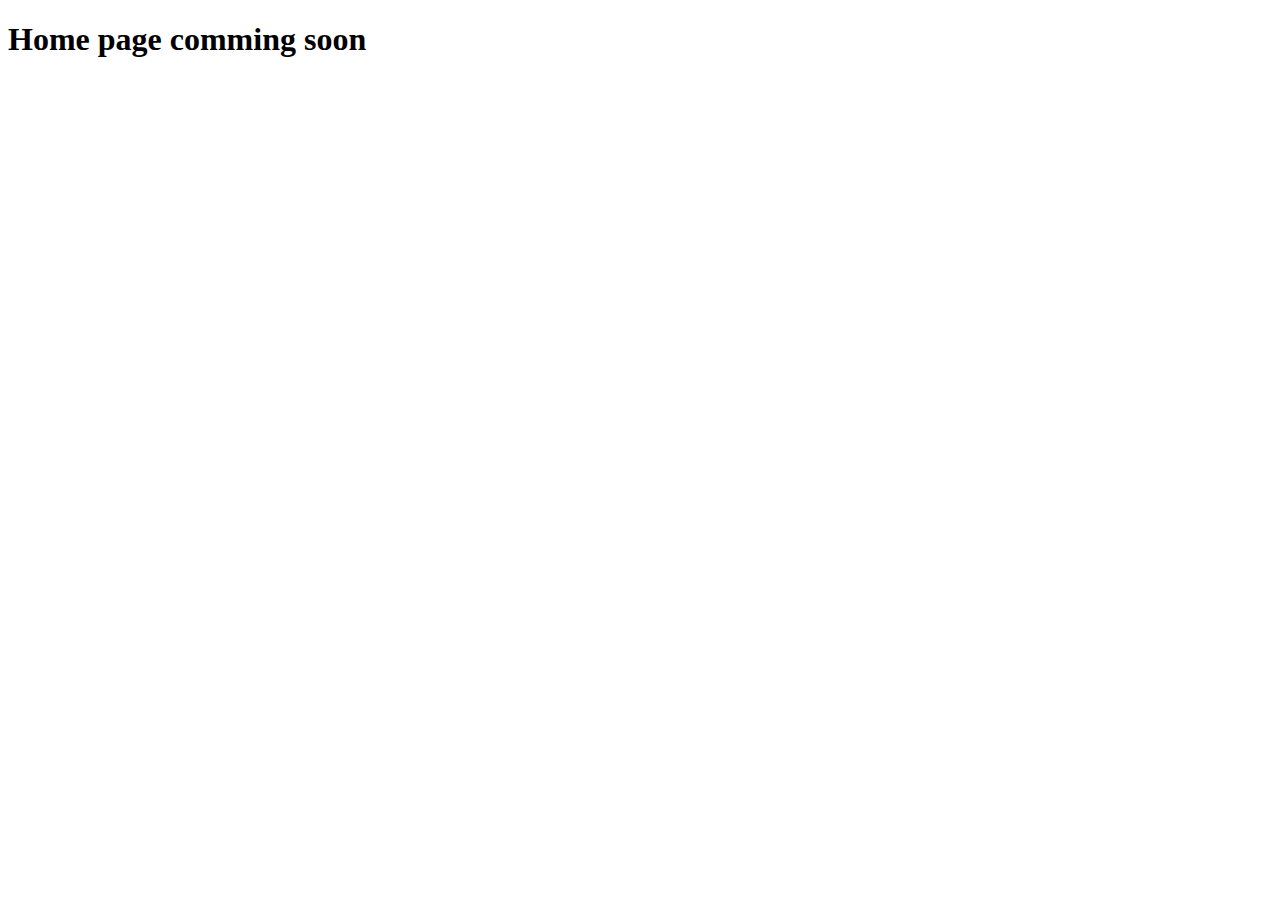
==== gcelestin/index.html @ b7467b60 "Updating Site plan" ====
<!DOCTYPE html>
<html lang="en">
<head>
    <meta charset="UTF-8">
    <meta http-equiv="X-UA-Compatible" content="IE=edge">
    <meta name="viewport" content="width=device-width, initial-scale=1.0">
    <title>Home | Page</title>
</head>
<body>
    <h1>Home page comming soon</h1>
</body>
</html>
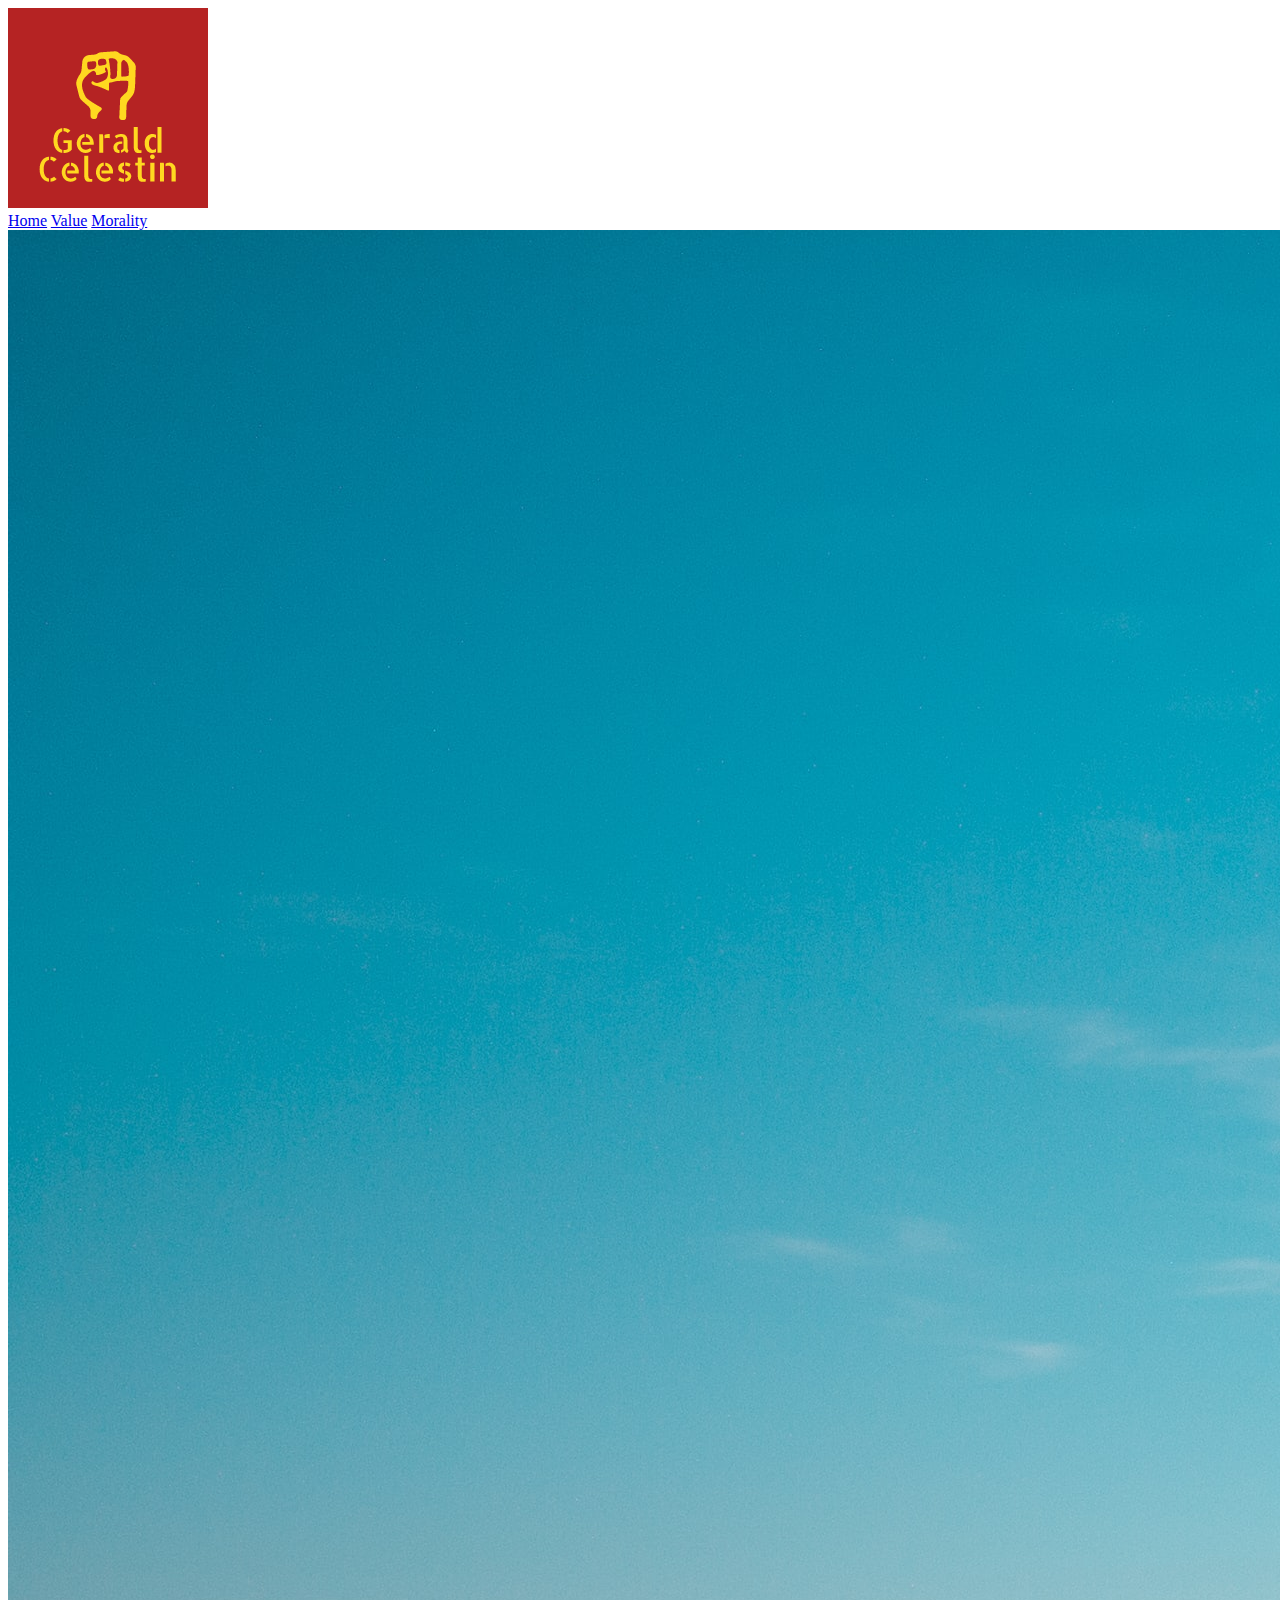
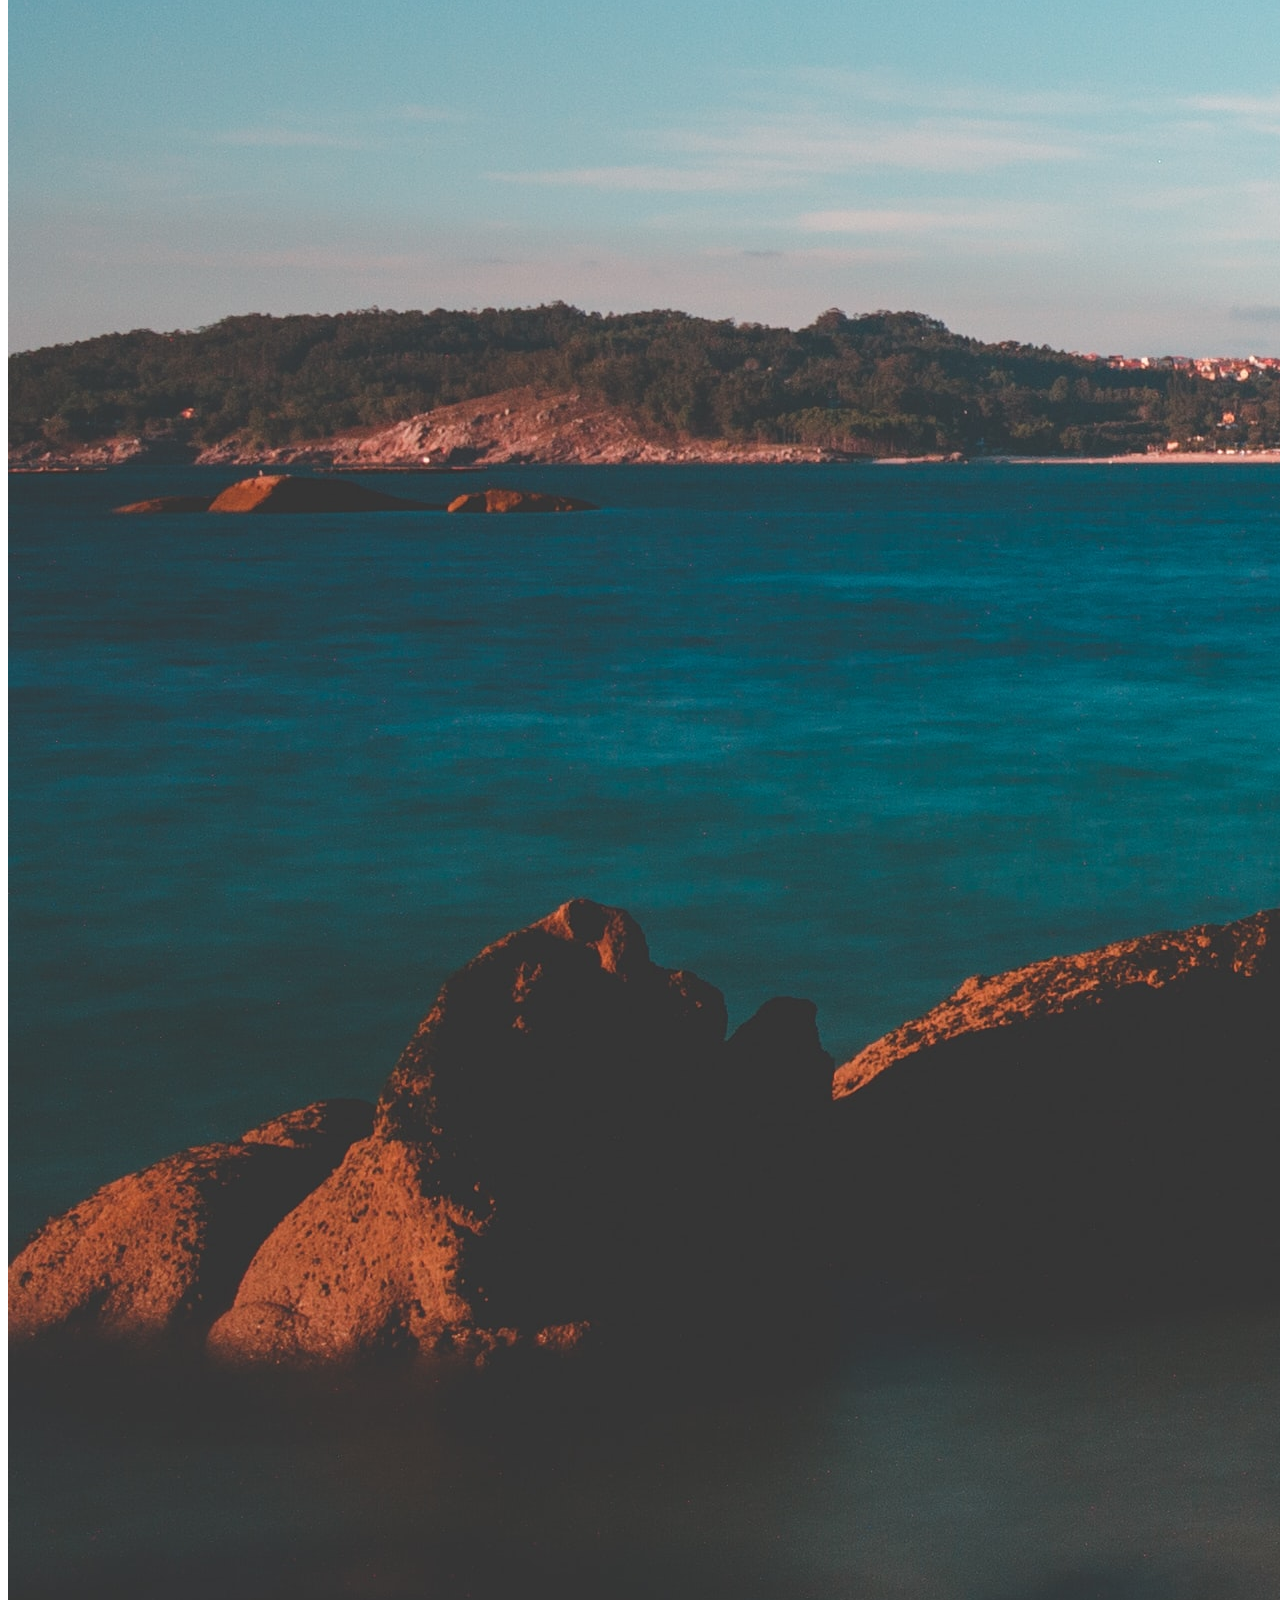
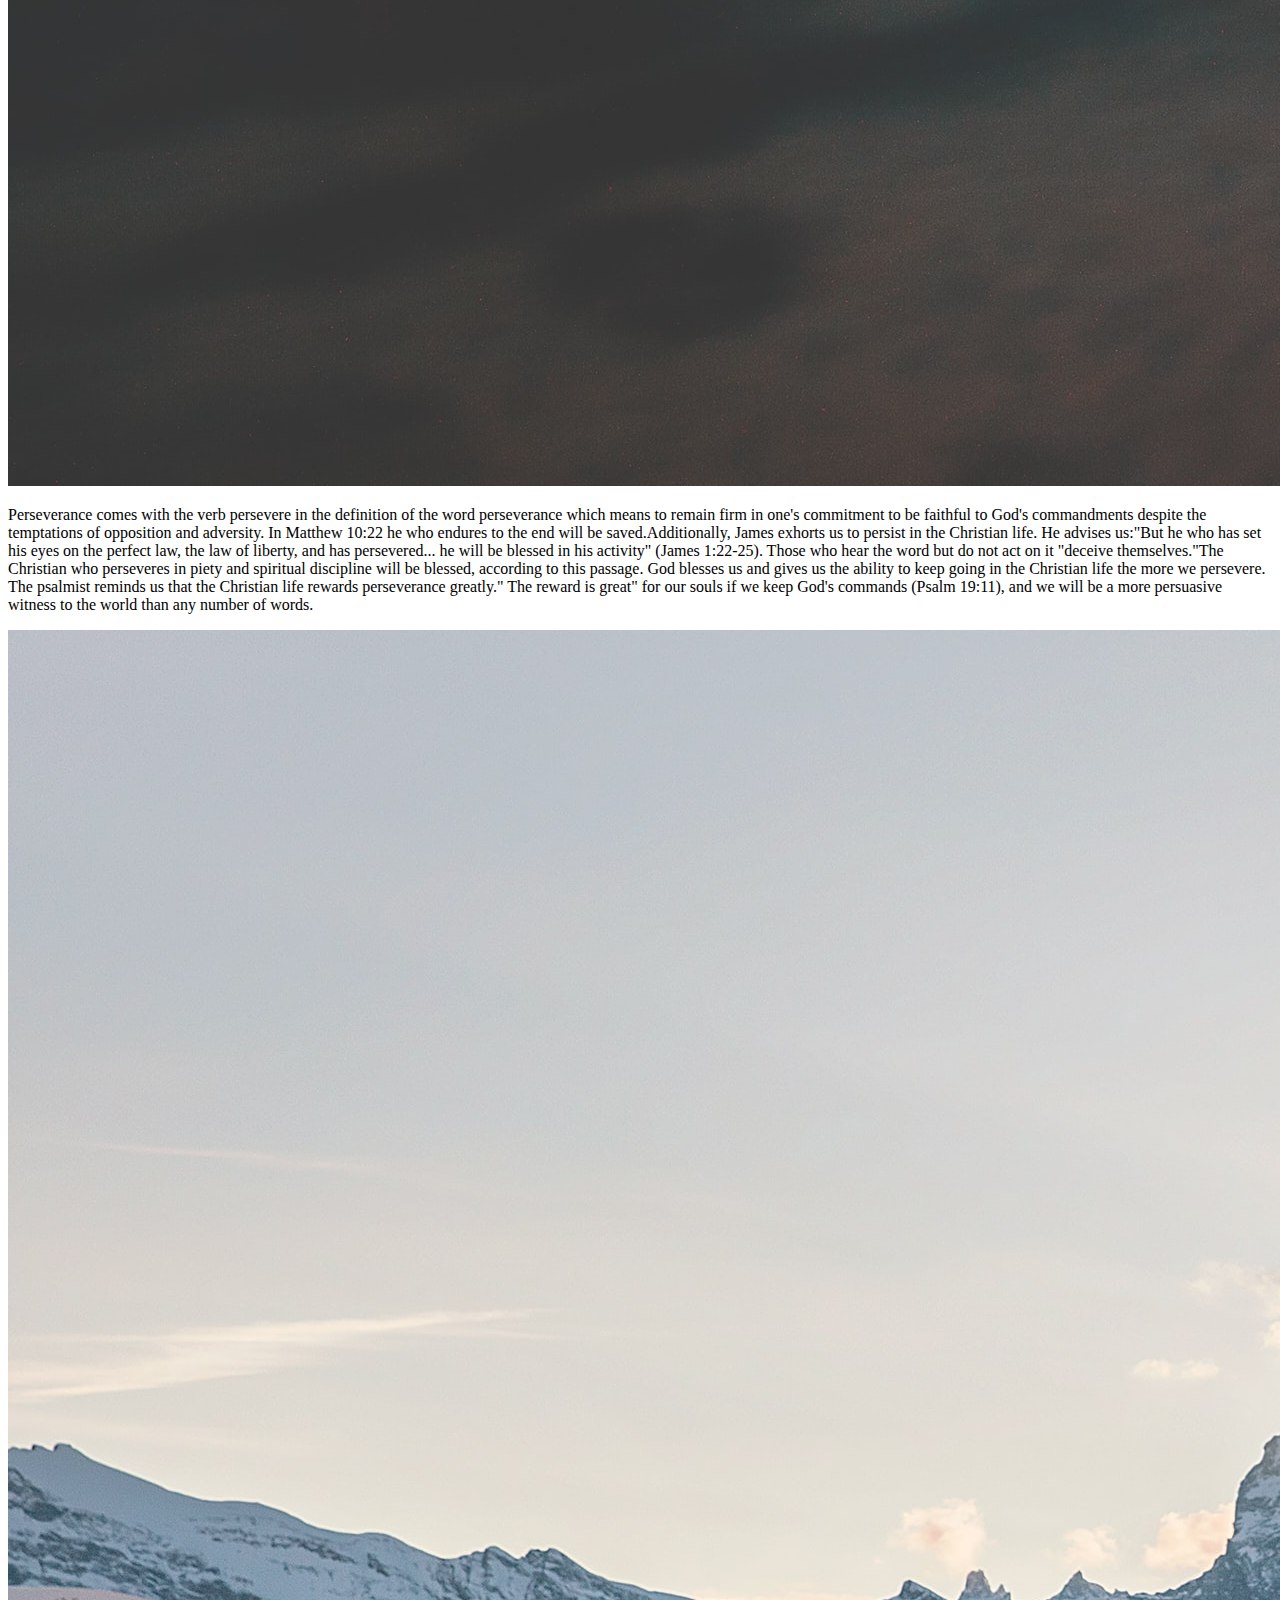
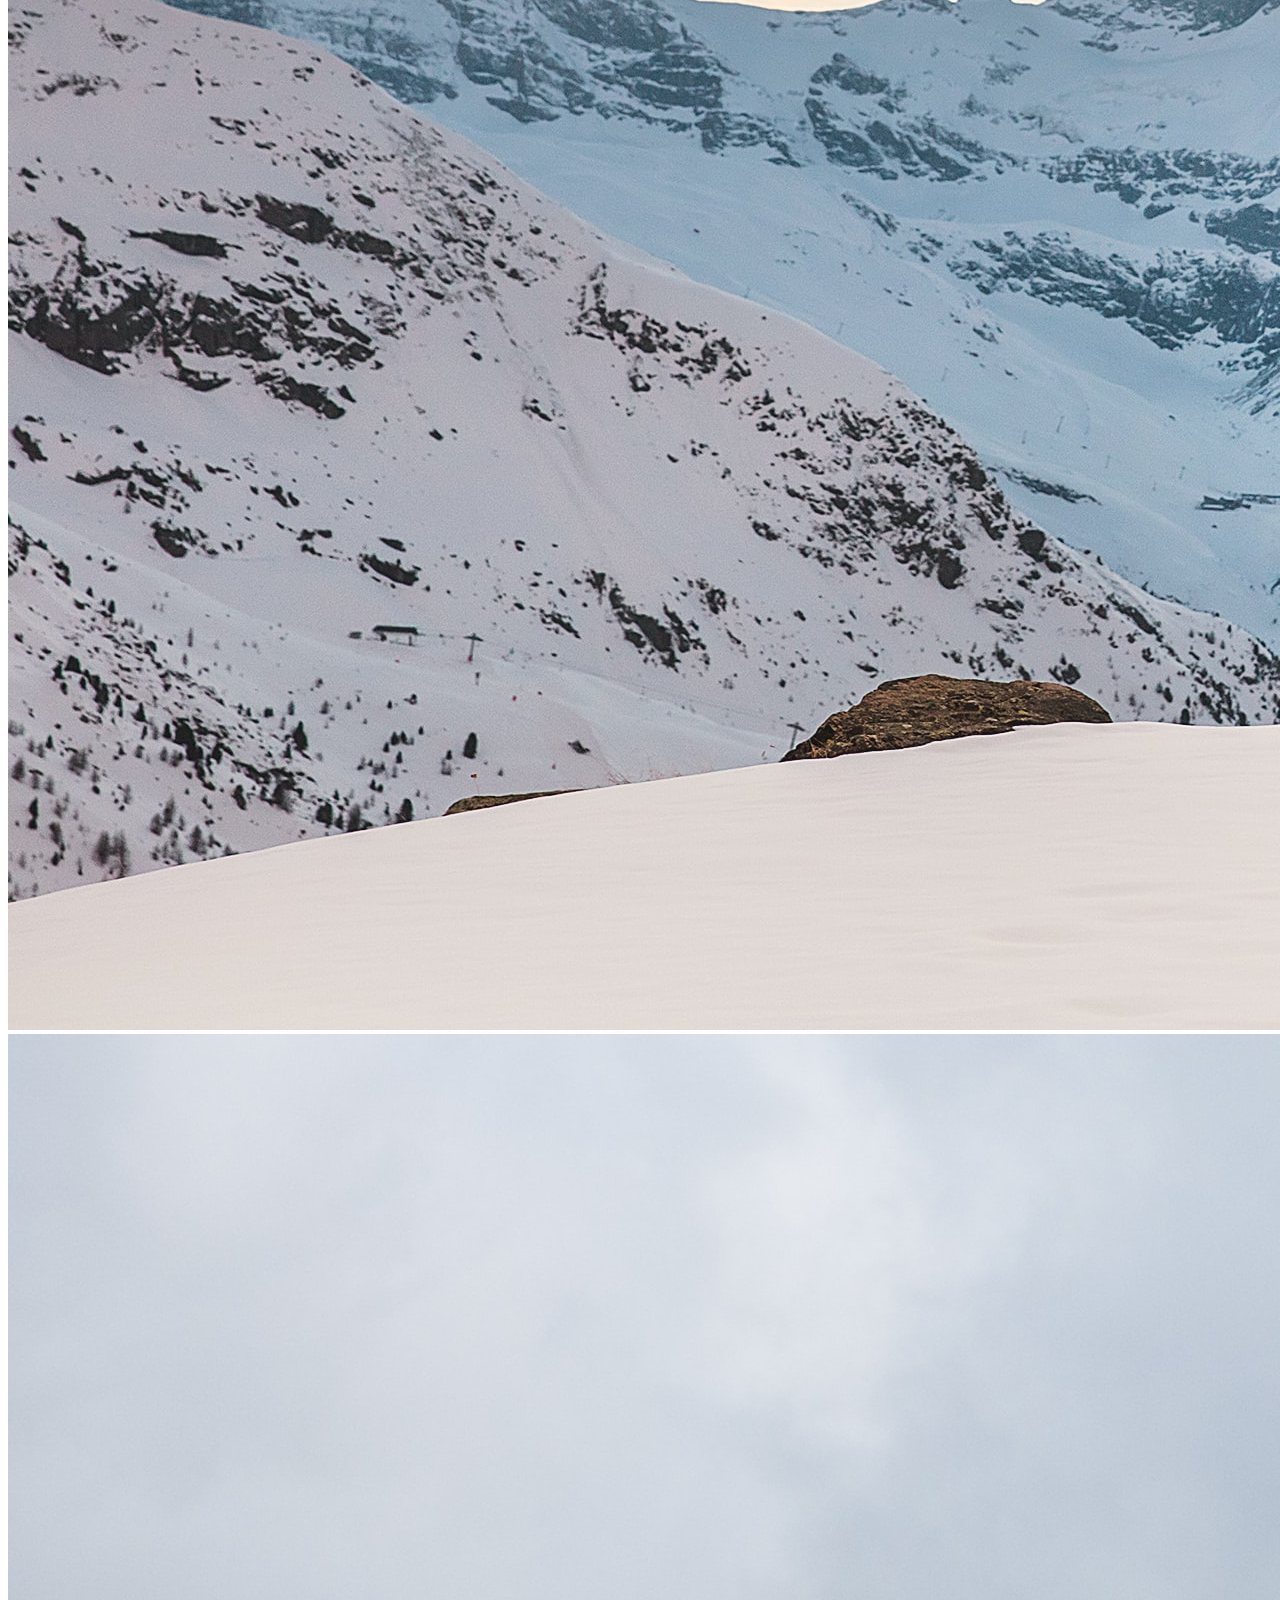
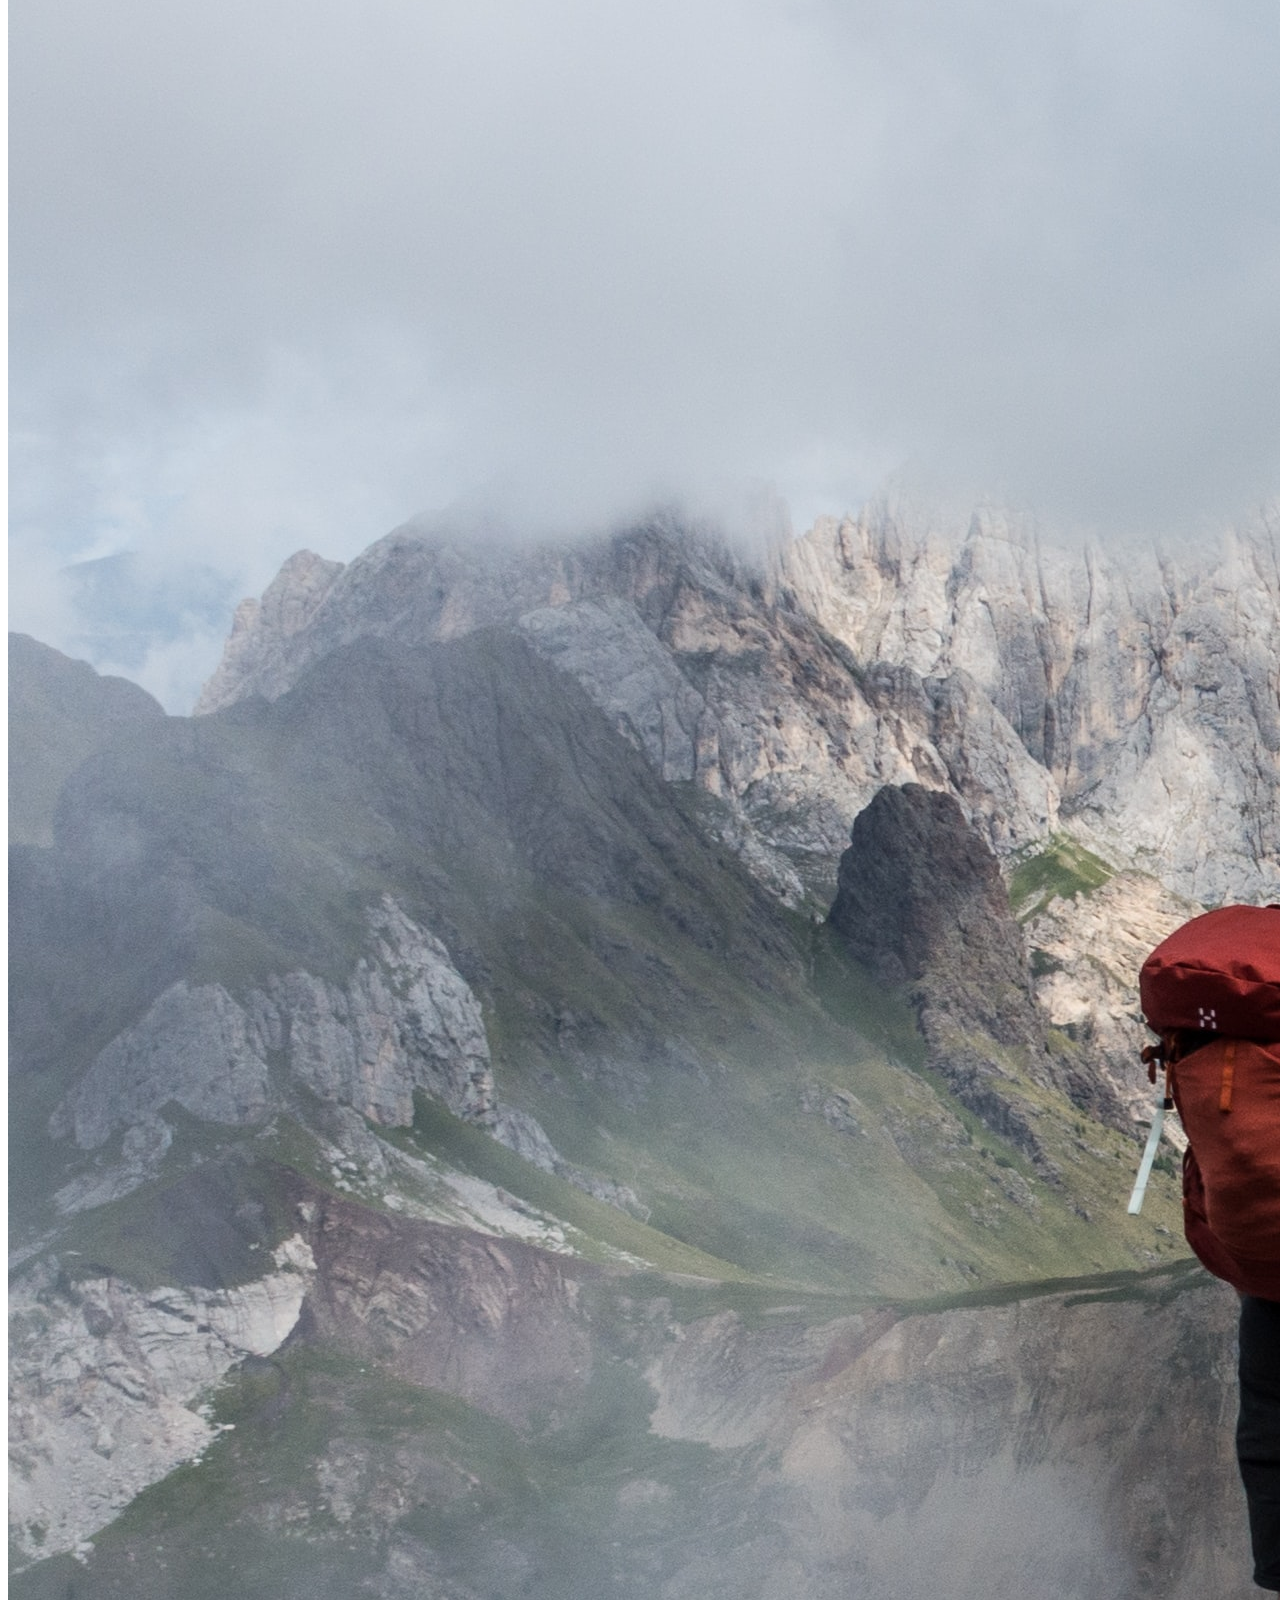
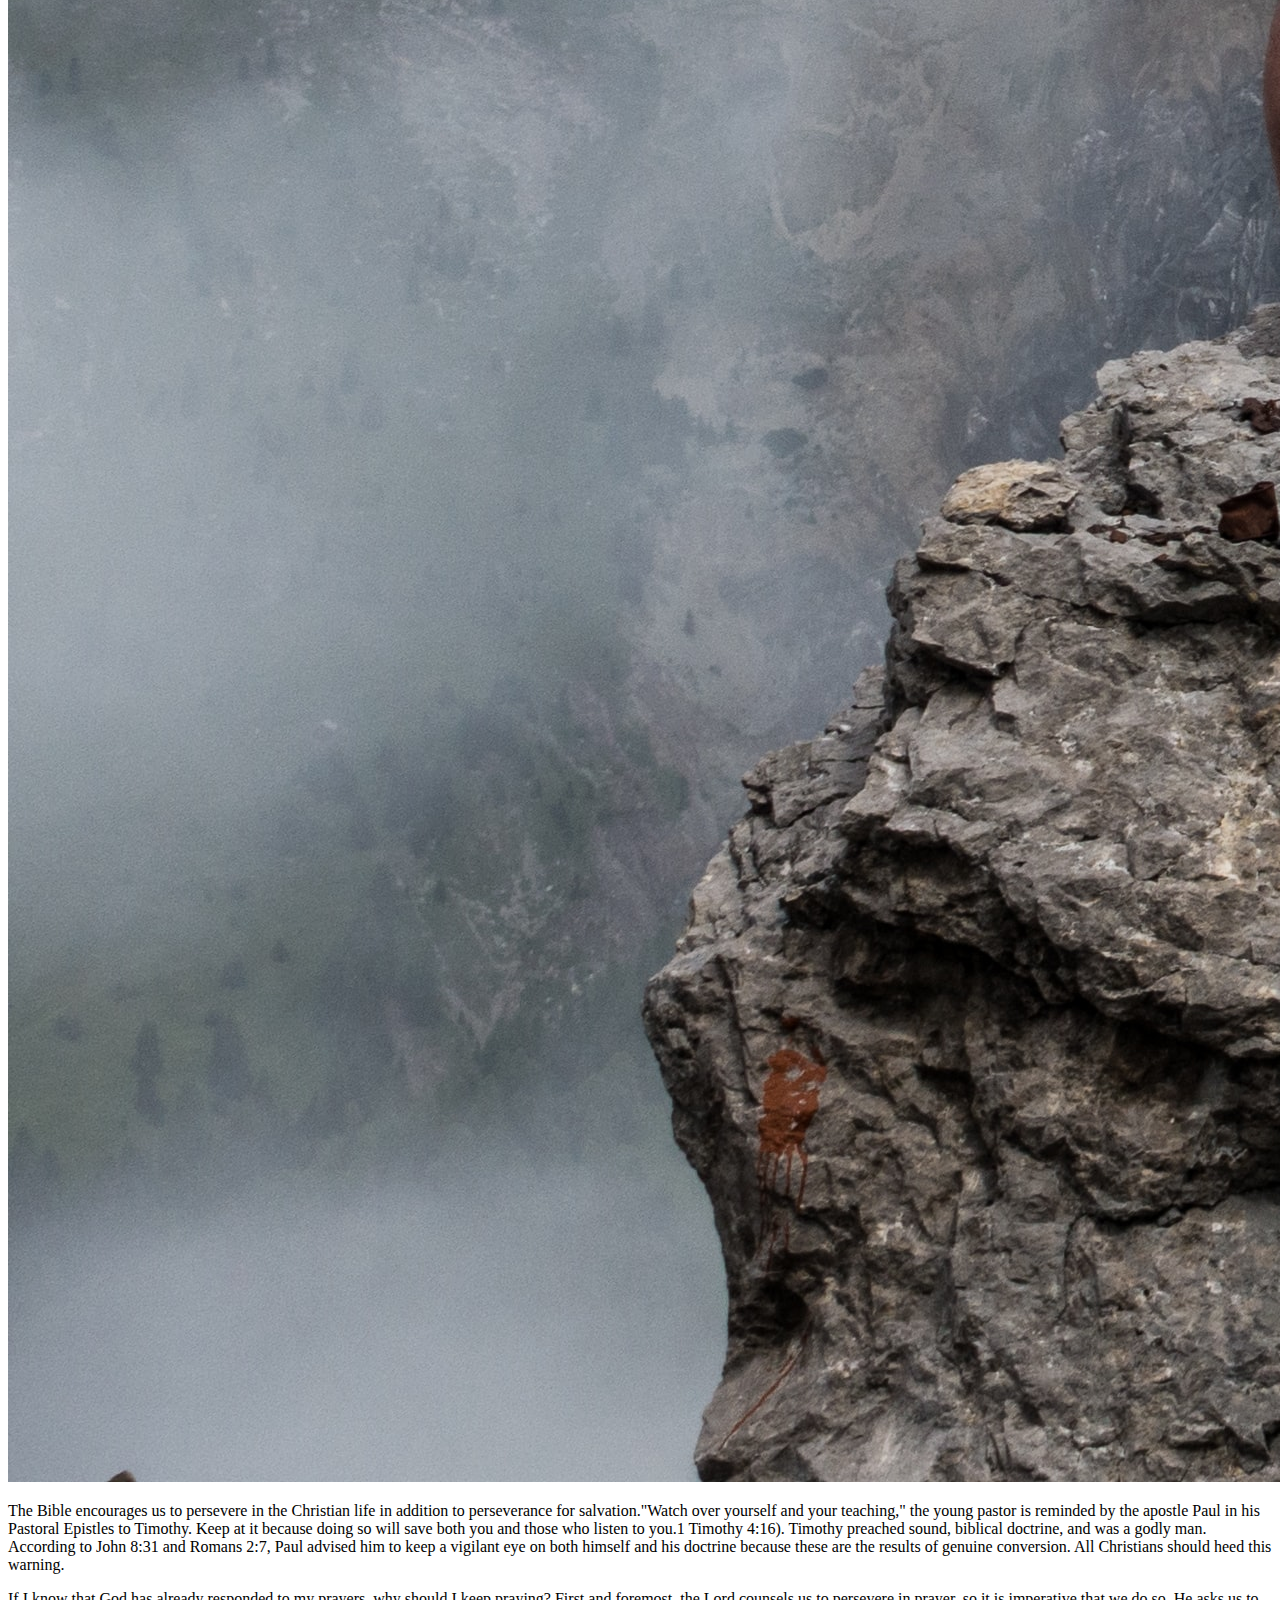
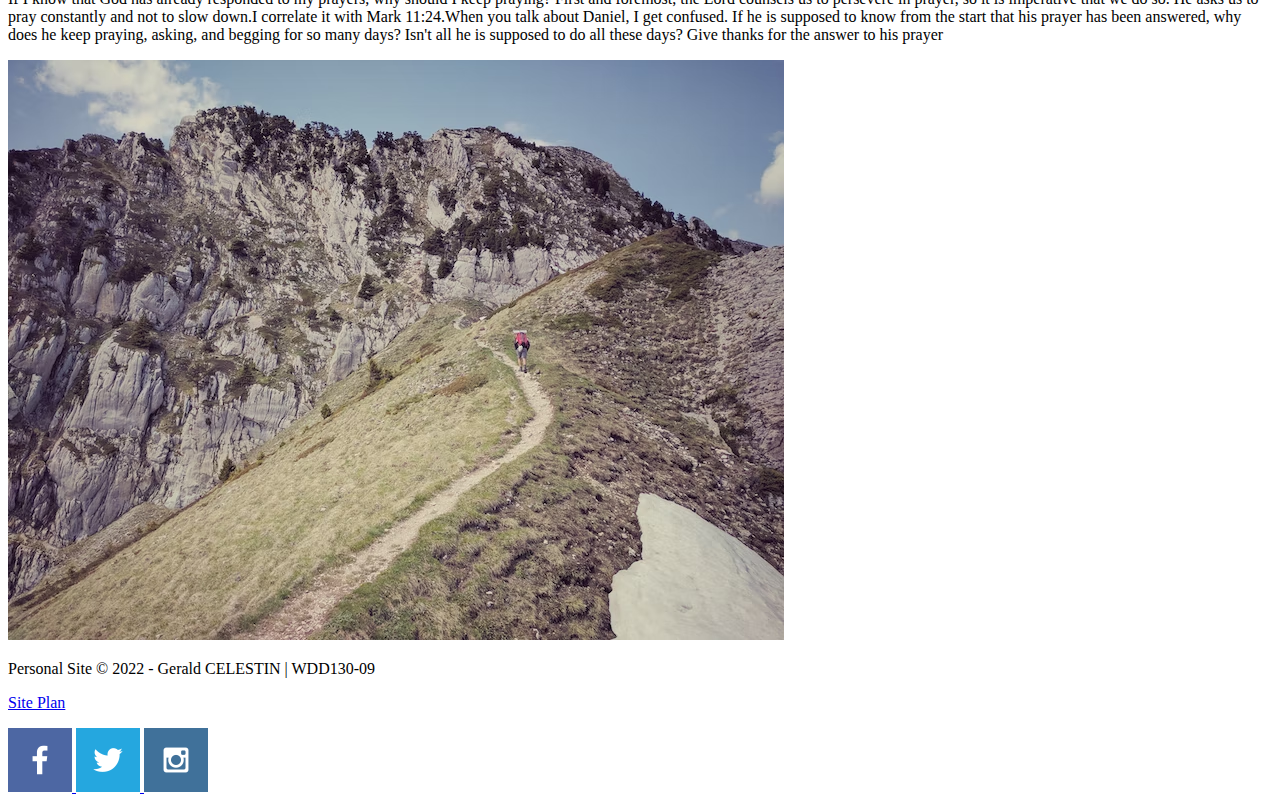
==== commit e454a317: "creating for all the three pages" ====
--- a/gcelestin/index.html
+++ b/gcelestin/index.html
@@ -1,12 +1,101 @@
 <!DOCTYPE html>
 <html lang="en">
+
 <head>
     <meta charset="UTF-8">
     <meta http-equiv="X-UA-Compatible" content="IE=edge">
     <meta name="viewport" content="width=device-width, initial-scale=1.0">
-    <title>Home | Page</title>
+    <title>Home</title>
+    <link rel="stylesheet" href="">
 </head>
+
 <body>
-    <h1>Home page comming soon</h1>
+    <div id="content">
+        <!-- The header section start here -->
+        <header>
+            <a id="logo_link" href="index.html">
+                <img class="logo" src="../gcelestin/images/logo.png" alt="my logo">
+            </a>
+            <nav>
+                <a href="index.html">Home</a>
+                <a href="../gcelestin/value.html">Value</a>
+                <a href="../gcelestin/morality.html">Morality</a>
+            </nav>
+        </header>
+        <!-- The header section end here -->
+
+        <!-- Hero section start here -->
+        <div id="hero">
+            <div id="hero-box">
+                <img id="hero-img" src="../gcelestin/images/Home_Site Plan.jpg" alt=" Perseverance">
+            </div>
+        </div>
+        <!-- Hero section end here -->
+
+
+        <!-- Main Section -->
+        <main>
+            <section class="section-1">
+
+                <p>Perseverance comes with the verb persevere in the definition of the word perseverance which means to
+                    remain firm in one's commitment to be faithful to God's commandments despite the temptations of
+                    opposition and adversity. In Matthew 10:22 he who endures to the end will be saved.Additionally,
+                    James exhorts us to persist in the Christian life. He advises us:"But he who has set his eyes on the
+                    perfect law, the law of liberty, and has persevered... he will be blessed in his activity" (James
+                    1:22-25). Those who hear the word but do not act on it "deceive themselves."The Christian who
+                    perseveres in piety and spiritual discipline will be blessed, according to this passage. God blesses
+                    us and gives us the ability to keep going in the Christian life the more we persevere. The psalmist
+                    reminds us that the Christian life rewards perseverance greatly." The reward is great" for our souls
+                    if we keep God's commands (Psalm 19:11), and we will be a more persuasive witness to the world than
+                    any number of words.</p>
+                <img src="../gcelestin/images/perseverence-1.jpg" alt="Perseverance">
+
+            </section>
+            <section class="section-2">
+                <img src="../gcelestin/images/perseverence-2.jpg" alt="Perseverance">
+
+                <p>The Bible encourages us to persevere in the Christian life in addition to perseverance for
+                    salvation."Watch over yourself and your teaching," the young pastor is reminded by the apostle Paul
+                    in his Pastoral Epistles to Timothy. Keep at it because doing so will save both you and those who
+                    listen to you.1 Timothy 4:16). Timothy preached sound, biblical doctrine, and was a godly man.
+                    According to John 8:31 and Romans 2:7, Paul advised him to keep a vigilant eye on both himself and
+                    his doctrine because these are the results of genuine conversion. All Christians should heed this
+                    warning.
+                </p>
+
+            </section>
+            <section class="section-3">
+
+                <p>If I know that God has already responded to my prayers, why should I keep praying?
+                    First and foremost, the Lord counsels us to persevere in prayer, so it is imperative that we do so.
+                    He asks us to pray constantly and not to slow down.I correlate it with Mark 11:24.When you talk
+                    about Daniel, I get confused. If he is supposed to know from the start that his prayer has been
+                    answered, why does he keep praying, asking, and begging for so many days? Isn't all he is supposed
+                    to do all these days? Give thanks for the answer to his prayer</p>
+                <img src="../gcelestin/images/Perseverance3.avif" alt="Perseverance">
+
+            </section>
+        </main>
+        <!-- Main section end here -->
+
+
+        <!-- Footer section start here -->
+        <footer>
+            <p id="info">Personal Site &copy; 2022 - Gerald CELESTIN | WDD130-09</p>
+            <p><a href="../gcelestin/site-plan.html">Site Plan</a></p>
+            <div class="social">
+                <a target="_blank" href="https://facebook.com">
+                    <img src="../wwr/images/facebook.png" alt="fb icon">
+                </a>
+                <a target="_blank" href="https://twitter.com">
+                    <img src="../wwr/images/twitter.png" alt="twitter icon">
+                </a>
+                <a target="_blank" href="https://instagram.com">
+                    <img src="../wwr/images/instagram.png" alt="instagram icon">
+                </a>
+            </div>
+        </footer>
+    </div>
 </body>
+
 </html>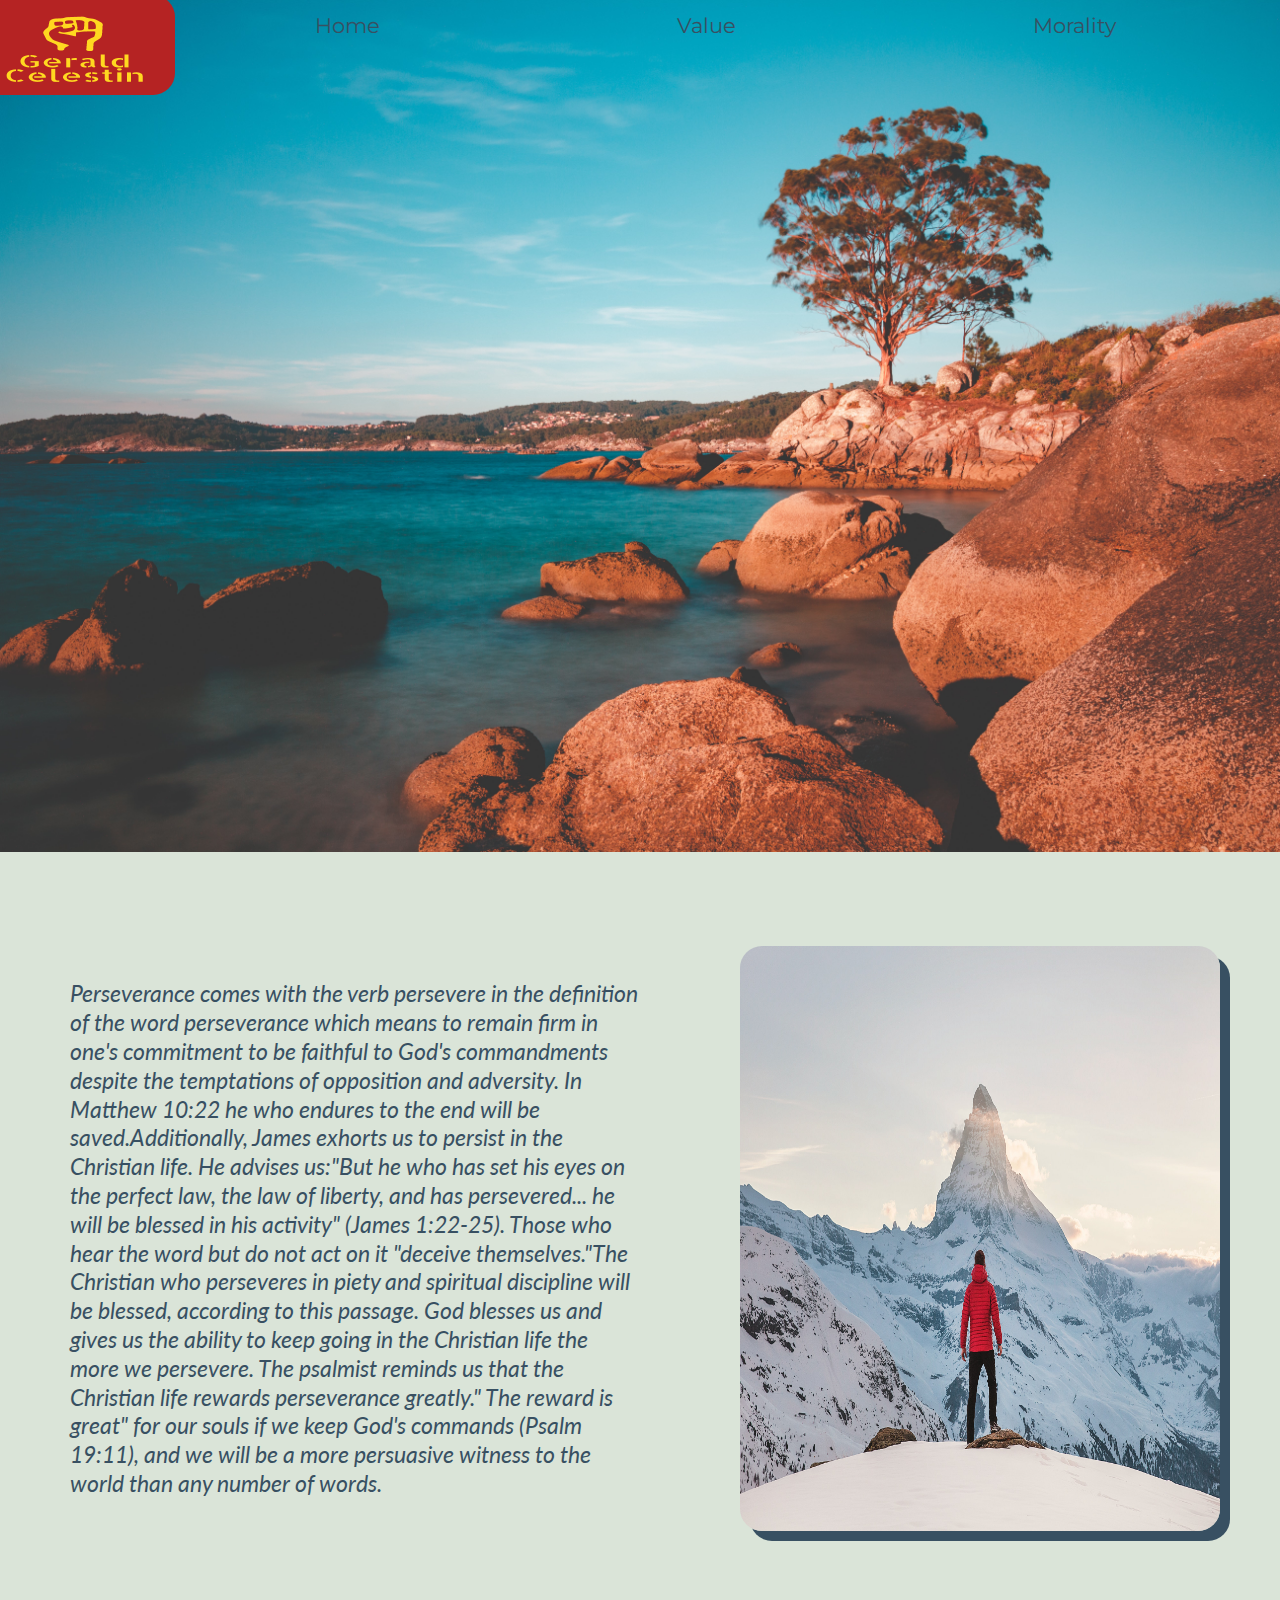
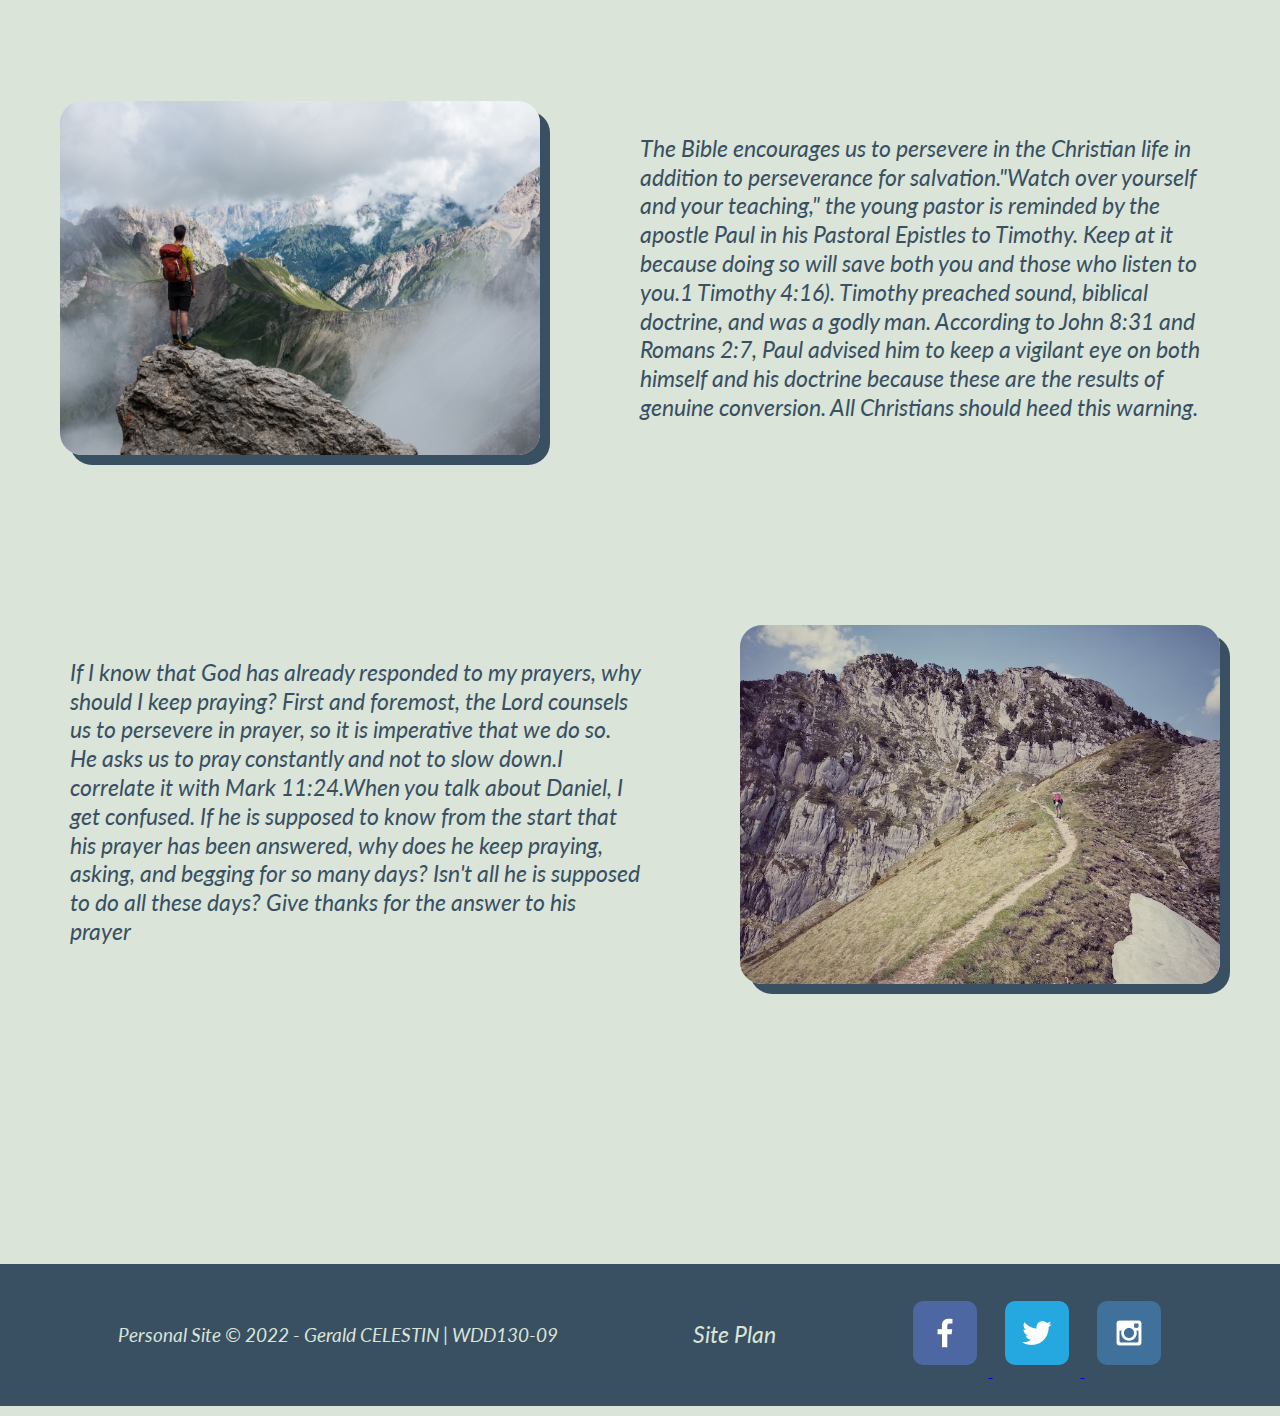
==== commit d6d40afc: "creating the css home page" ====
--- a/gcelestin/index.html
+++ b/gcelestin/index.html
@@ -6,7 +6,7 @@
     <meta http-equiv="X-UA-Compatible" content="IE=edge">
     <meta name="viewport" content="width=device-width, initial-scale=1.0">
     <title>Home</title>
-    <link rel="stylesheet" href="">
+    <link rel="stylesheet" href="./styles/styles.css">
 </head>
 
 <body>
@@ -48,11 +48,11 @@
                     reminds us that the Christian life rewards perseverance greatly." The reward is great" for our souls
                     if we keep God's commands (Psalm 19:11), and we will be a more persuasive witness to the world than
                     any number of words.</p>
-                <img src="../gcelestin/images/perseverence-1.jpg" alt="Perseverance">
+                <img class="section-img" src="../gcelestin/images/perseverence-1.jpg" alt="Perseverance">
 
             </section>
             <section class="section-2">
-                <img src="../gcelestin/images/perseverence-2.jpg" alt="Perseverance">
+                <img class="section-img" src="../gcelestin/images/perseverence-2.jpg" alt="Perseverance">
 
                 <p>The Bible encourages us to persevere in the Christian life in addition to perseverance for
                     salvation."Watch over yourself and your teaching," the young pastor is reminded by the apostle Paul
@@ -72,7 +72,7 @@
                     about Daniel, I get confused. If he is supposed to know from the start that his prayer has been
                     answered, why does he keep praying, asking, and begging for so many days? Isn't all he is supposed
                     to do all these days? Give thanks for the answer to his prayer</p>
-                <img src="../gcelestin/images/Perseverance3.avif" alt="Perseverance">
+                <img class="section-img" src="../gcelestin/images/Perseverance3.avif" alt="Perseverance">
 
             </section>
         </main>
--- a/gcelestin/styles/styles.css
+++ b/gcelestin/styles/styles.css
@@ -0,0 +1,204 @@
+@import url('https://fonts.googleapis.com/css2?family=Cormorant+Garamond:wght@300&family=Lato&family=Montserrat&display=swap');
+@import url('https://fonts.googleapis.com/css2?family=Cormorant+Garamond:wght@300&family=Lato&family=Montserrat&display=swap');
+
+/* font-family: 'Lato', sans-serif;
+font-family: 'Montserrat', sans-serif; */
+body {
+    background-color: #dae4d8;
+    margin: 0;
+    padding: 0;
+}
+
+nav{
+    /* background-color: #CB578A;
+    padding: 1em; */
+    display: flex;
+    justify-content: space-around;
+    padding: 1em;
+}
+
+#content{
+    background-color: #dae4d8;
+    max-width: 1600px;
+    margin: 0 auto;
+}
+
+
+h1, h2, h3, h4, h5, h6{
+    text-align: center;
+    padding: 10px;
+    color: ##385062;
+    line-height: 1.1em;
+    font-family: 'Montserrat', sans-serif;
+    font-size: 1.5em;
+}
+
+header{
+    display: grid;
+    grid-template-columns: 150px auto;
+    margin-top: -10px;
+}
+
+
+nav{
+    /* background-color: #CB578A;
+    padding: 1em; */
+    display: flex;
+    justify-content: space-around;
+    padding: 1em;
+}
+
+nav a {
+    color: #385062;
+    text-decoration: none;
+    text-align: center;
+    padding: .5em .75em; 
+    line-height: 1em;
+    font-family: 'Montserrat', sans-serif; 
+    font-size: 1.3em;
+    position: relative;
+    z-index: 80;
+}
+
+nav a:hover{
+    background-color: #b1af9c;
+    color: white;
+    border-radius: 5px;
+    text-decoration: underline;
+    box-shadow: 4px 4px 4px #bd9999;
+}
+
+p{
+    padding: 10px;
+    color: #385062;
+    line-height: 1.25em;
+    font-size: 1.25em;
+    font-family: 'Lato', sans-serif;
+}
+
+#logo_link{
+    padding-top: 5px;
+    justify-self: center;
+    align-self: center;
+}
+
+.logo{
+    width:200px;
+    height:100px;
+    position: relative;
+    border-radius: 22px;
+} 
+
+
+#hero {
+    text-align: center;
+    display: grid;
+    grid-template-columns: 1fr 3fr 1fr;
+    margin-top: -100px; 
+}
+
+#hero-box {
+    grid-column: 1/11;
+    grid-row: 1/3;
+}
+
+
+#hero-img {
+    width: 100%;
+}
+ 
+.section-1{
+    display: flex;
+    justify-content: center;
+    gap: 90px;
+    margin: 10px 50px;
+    padding: 80px 10px;
+}
+
+.section-2{
+    display: flex;
+    justify-content: center;
+    gap: 90px;
+    margin: 10px 50px;
+    padding: 80px 10px;
+}
+
+.section-3{
+    display: flex;
+    justify-content: center;
+    gap: 90px;
+    margin: 10px 50px;
+    padding: 80px 10px;
+}
+
+.section-1, .section-2, .section-3, p{
+    font-style: italic;
+    font-size: larger;
+}
+
+.section-img{
+    width: 480px;
+    height: auto;
+    border-radius: 22px;
+    box-shadow: 10px 10px #385062;
+
+}
+
+footer { 
+    background-color: #385062;
+    padding: 25px 50px;
+    margin-top: 200px;
+    display: flex;
+    justify-content: space-around;
+    align-items: center;
+}
+
+footer p {
+    color: #dae4d8;
+    text-decoration: none;
+    font-size: 1.2em
+}
+footer p a {
+    color: #dae4d8;
+    text-decoration: none;
+    font-size: 1.2em
+}
+
+footer p a:hover {
+    color: #dae4d8;
+    background-color: #b1af9c;
+}
+
+footer .social img {
+    padding: 12px;
+    border-radius: 22px;
+} 
+
+
+
+/* Media query */
+
+@media screen and (max-width: 900px) {
+    #hero, .home-grid {
+        display: block;
+        height: auto;
+    }
+    nav, footer {
+        flex-direction: column;
+    }
+    nav a {
+        display: block;
+        padding: 15px;
+        color: #dae4d8;
+    }
+    #hero {
+        margin-top: 0;
+    }
+
+   footer {
+        margin-top: 25px;
+    }
+    header{
+        background-color: #385062;
+    }
+}
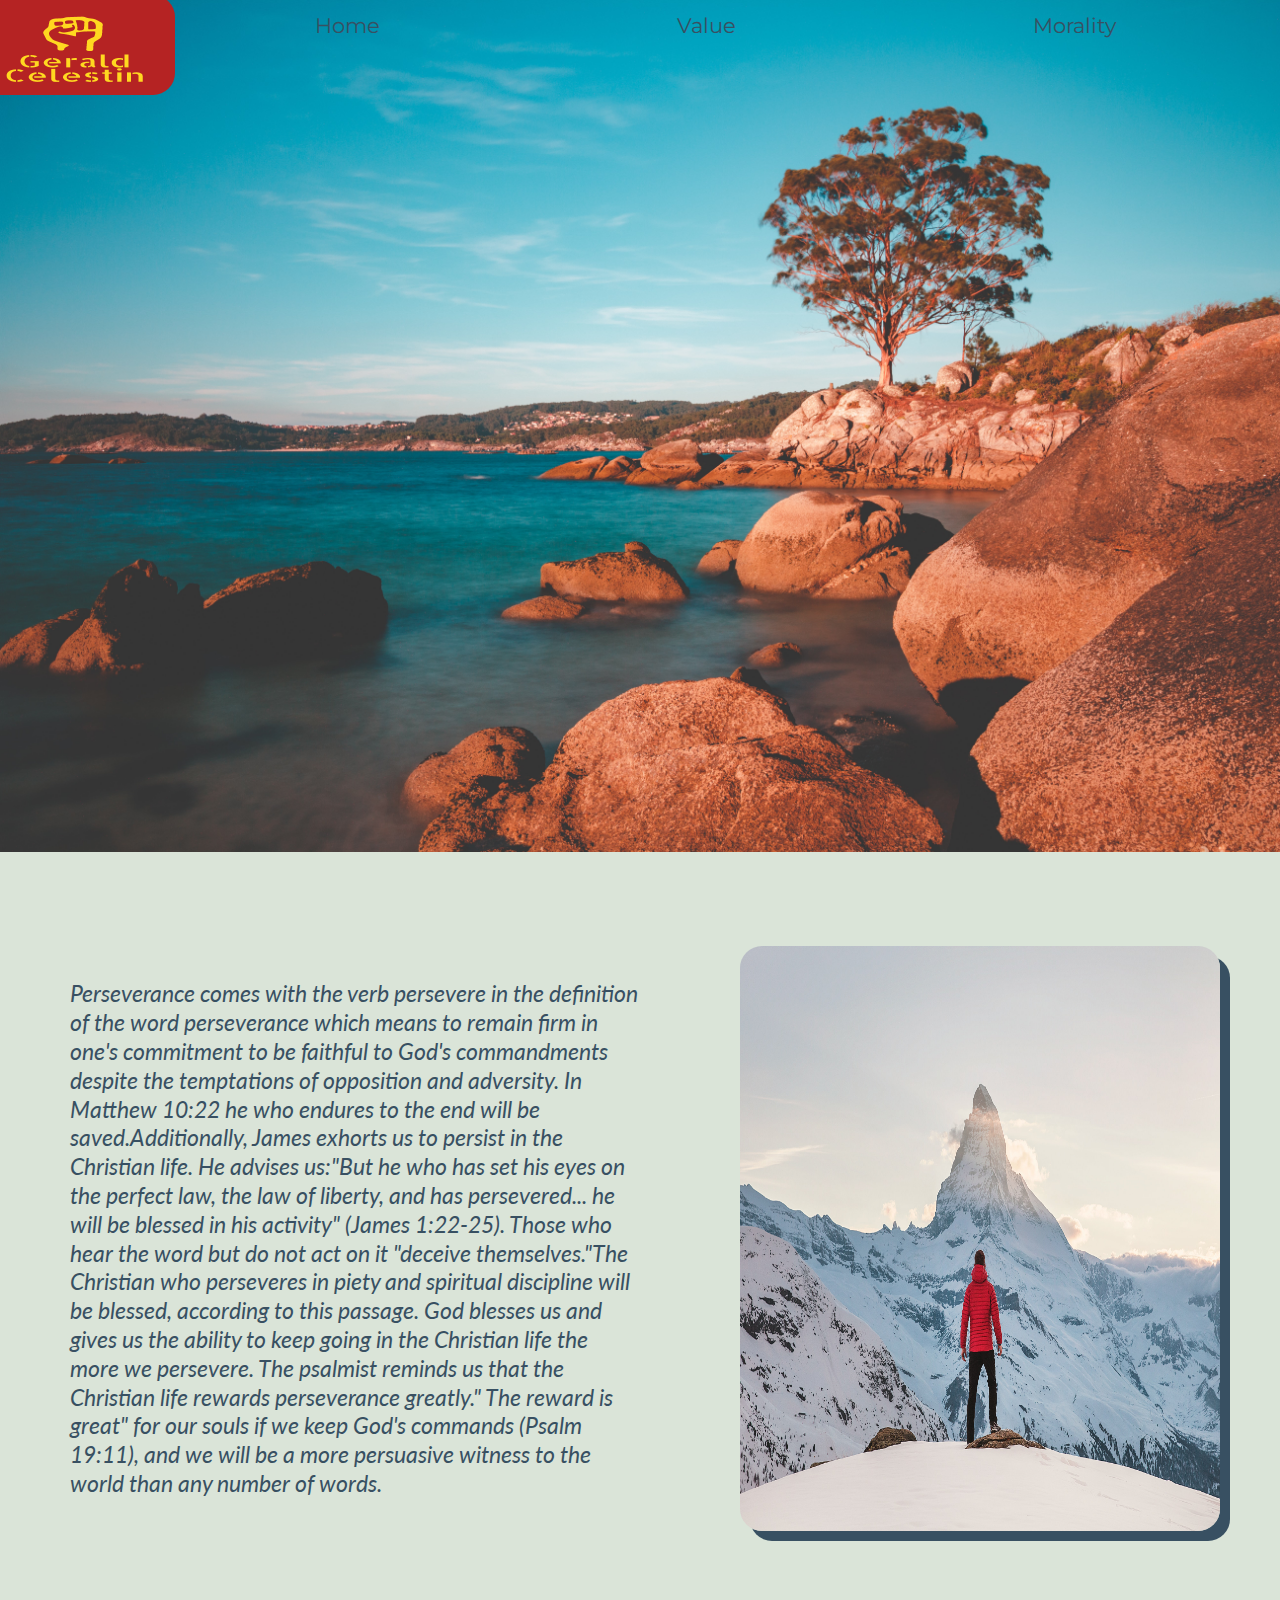
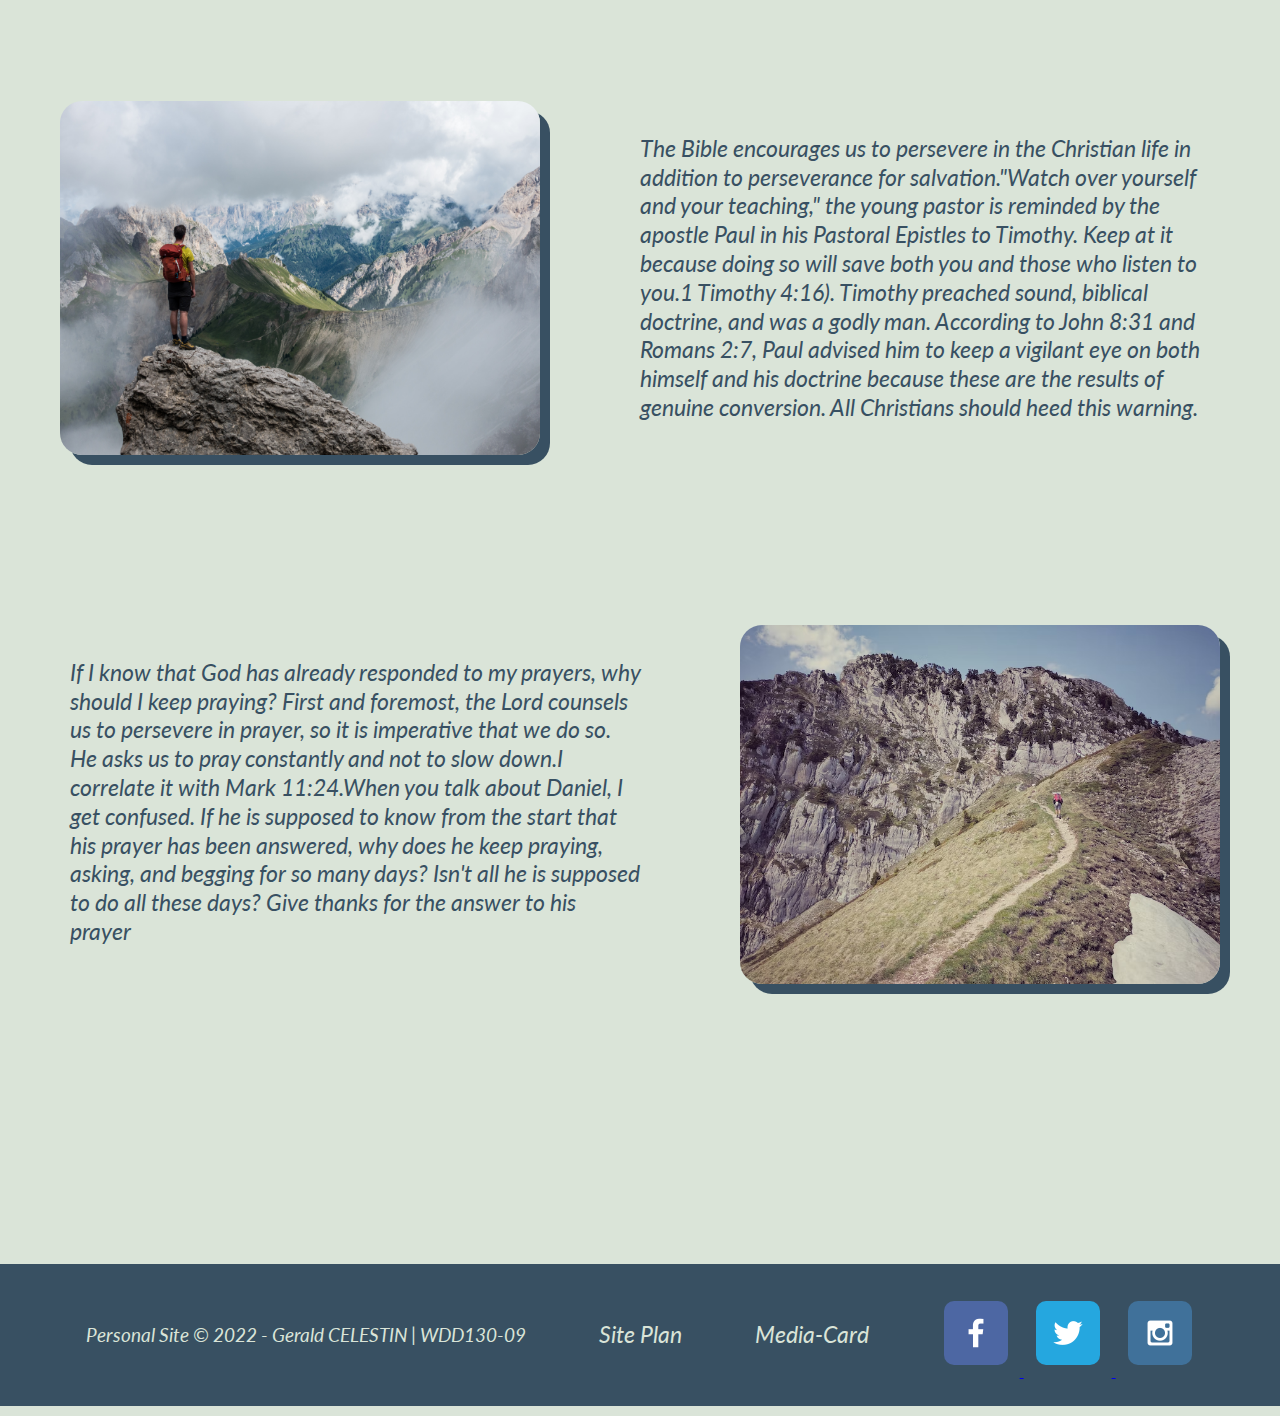
==== commit 5b641943: "Creating media card" ====
--- a/gcelestin/index.html
+++ b/gcelestin/index.html
@@ -27,7 +27,7 @@
         <!-- Hero section start here -->
         <div id="hero">
             <div id="hero-box">
-                <img id="hero-img" src="../gcelestin/images/Home_Site Plan.jpg" alt=" Perseverance">
+                <img id="hero-img" src="../gcelestin/images/Home_Site_Plan.jpg" alt="Perseverance">
             </div>
         </div>
         <!-- Hero section end here -->
@@ -83,6 +83,7 @@
         <footer>
             <p id="info">Personal Site &copy; 2022 - Gerald CELESTIN | WDD130-09</p>
             <p><a href="../gcelestin/site-plan.html">Site Plan</a></p>
+            <p><a href="../gcelestin/media_card.html">Media-Card</a></p>
             <div class="social">
                 <a target="_blank" href="https://facebook.com">
                     <img src="../wwr/images/facebook.png" alt="fb icon">
--- a/gcelestin/styles/styles.css
+++ b/gcelestin/styles/styles.css
@@ -27,7 +27,7 @@
 h1, h2, h3, h4, h5, h6{
     text-align: center;
     padding: 10px;
-    color: ##385062;
+    color: #385062;
     line-height: 1.1em;
     font-family: 'Montserrat', sans-serif;
     font-size: 1.5em;
